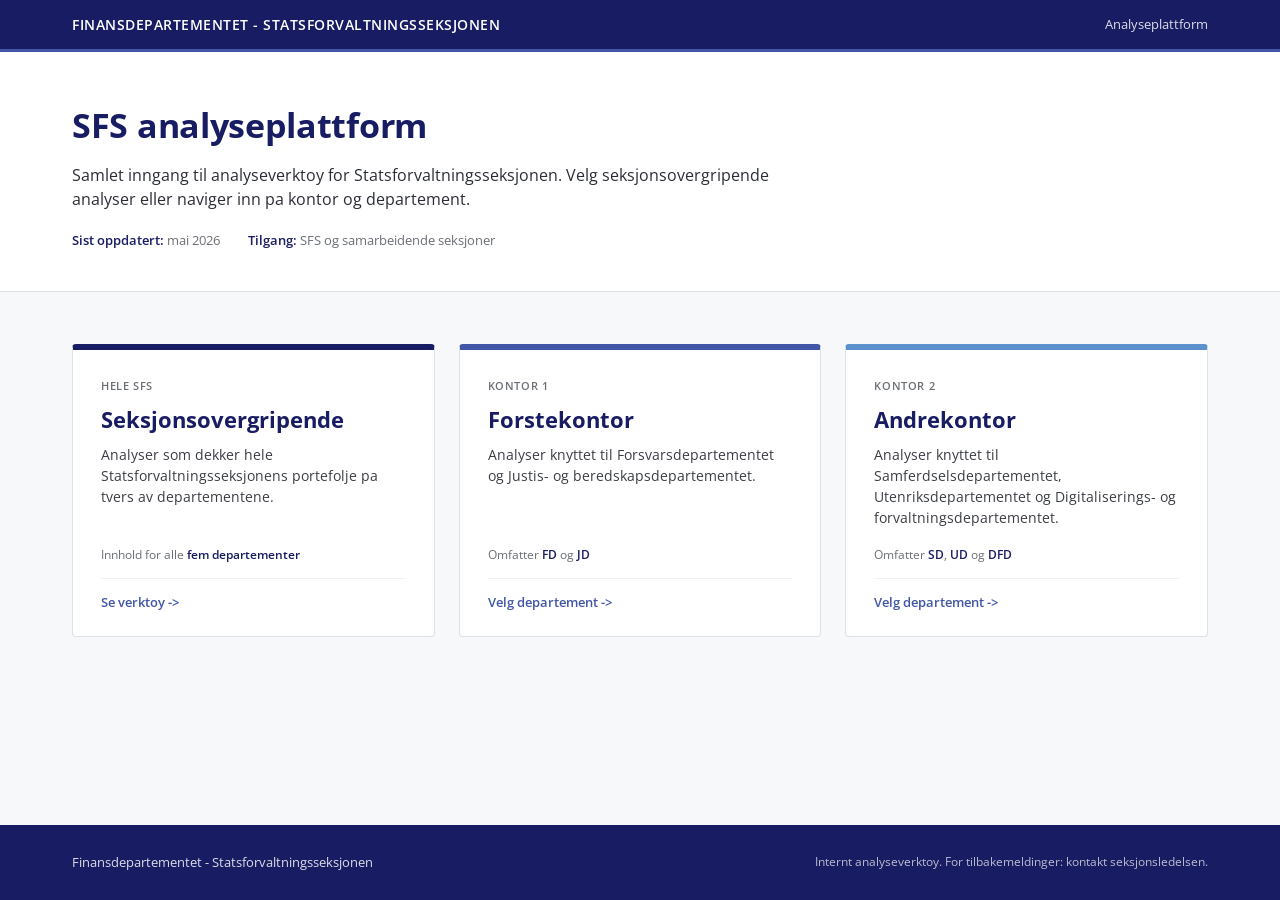
==== index.html @ 5e1f0582 "Add files via upload" ====
<!DOCTYPE html>
<html lang="nb">
<head>
  <meta charset="UTF-8">
  <meta name="viewport" content="width=device-width, initial-scale=1.0">
  <title>SFS analyseplattform</title>
  <link href="https://fonts.googleapis.com/css2?family=Open+Sans:wght@400;600;700&display=swap" rel="stylesheet">
  <link rel="stylesheet" href="styles.css">
</head>
<body>

  <div class="topbar">
    <div class="topbar-inner">
      <div class="topbar-brand"><a href="index.html">Finansdepartementet - Statsforvaltningsseksjonen</a></div>
      <div class="topbar-meta">Analyseplattform</div>
    </div>
  </div>

  <section class="hero">
    <div class="hero-inner">
      <h1>SFS analyseplattform</h1>
      <p class="lead">
        Samlet inngang til analyseverktoy for Statsforvaltningsseksjonen. Velg seksjonsovergripende
        analyser eller naviger inn pa kontor og departement.
      </p>
      <div class="hero-meta">
        <span><strong>Sist oppdatert:</strong> mai 2026</span>
        <span><strong>Tilgang:</strong> SFS og samarbeidende seksjoner</span>
      </div>
    </div>
  </section>

  <main>
    <div class="toplevel-grid">

      <a class="toplevel-card variant-overall" href="seksjonsovergripende.html">
        <div class="card-tag">Hele SFS</div>
        <h2>Seksjonsovergripende</h2>
        <p>
          Analyser som dekker hele Statsforvaltningsseksjonens portefolje pa tvers
          av departementene.
        </p>
        <div class="card-departments">
          Innhold for alle <strong>fem departementer</strong>
        </div>
        <div class="card-cta">Se verktoy -&gt;</div>
      </a>

      <a class="toplevel-card variant-forste" href="forstekontor.html">
        <div class="card-tag">Kontor 1</div>
        <h2>Forstekontor</h2>
        <p>
          Analyser knyttet til Forsvarsdepartementet og Justis- og beredskapsdepartementet.
        </p>
        <div class="card-departments">
          Omfatter <strong>FD</strong> og <strong>JD</strong>
        </div>
        <div class="card-cta">Velg departement -&gt;</div>
      </a>

      <a class="toplevel-card variant-andre" href="andrekontor.html">
        <div class="card-tag">Kontor 2</div>
        <h2>Andrekontor</h2>
        <p>
          Analyser knyttet til Samferdselsdepartementet, Utenriksdepartementet og
          Digitaliserings- og forvaltningsdepartementet.
        </p>
        <div class="card-departments">
          Omfatter <strong>SD</strong>, <strong>UD</strong> og <strong>DFD</strong>
        </div>
        <div class="card-cta">Velg departement -&gt;</div>
      </a>

    </div>
  </main>

  <footer>
    <div class="footer-inner">
      <p>Finansdepartementet - Statsforvaltningsseksjonen</p>
      <p class="footer-meta">Internt analyseverktoy. For tilbakemeldinger: kontakt seksjonsledelsen.</p>
    </div>
  </footer>

</body>
</html>
---- styles.css ----
/* ============================================================
   SFS analyseplattform - felles stilark
   Folger FIN supplerende designprofil
   ============================================================ */

:root {
  --fin-darkblue: #181c62;
  --fin-blue: #4156a6;
  --fin-lightblue: #5b91cc;
  --fin-red: #f15d61;
  --fin-gray: #ededee;
  --fin-gray-dark: #6b6f75;
  --fin-gray-border: #dfe1e6;
  --fin-purple: #97499c;
  --fin-teal-dark: #008286;
  --fin-teal: #60c3ad;
  --fin-yellow: #ffdf4f;
  --fin-bg: #f7f8fa;
  --fin-white: #ffffff;
}

* {
  box-sizing: border-box;
  margin: 0;
  padding: 0;
}

body {
  font-family: 'Open Sans', system-ui, -apple-system, 'Segoe UI', sans-serif;
  background: var(--fin-bg);
  color: #000;
  line-height: 1.5;
  min-height: 100vh;
  display: flex;
  flex-direction: column;
}

a {
  color: var(--fin-blue);
  text-decoration: none;
}

a:hover {
  text-decoration: underline;
}

/* ============================================================
   TOPPLINJE
   ============================================================ */

.topbar {
  background: var(--fin-darkblue);
  color: var(--fin-white);
  padding: 14px 0;
  border-bottom: 3px solid var(--fin-blue);
}

.topbar-inner {
  max-width: 1200px;
  margin: 0 auto;
  padding: 0 32px;
  display: flex;
  align-items: center;
  justify-content: space-between;
}

.topbar-brand {
  font-size: 14px;
  font-weight: 600;
  letter-spacing: 0.5px;
  text-transform: uppercase;
}

.topbar-brand a {
  color: var(--fin-white);
  text-decoration: none;
}

.topbar-brand a:hover {
  text-decoration: underline;
}

.topbar-meta {
  font-size: 13px;
  opacity: 0.85;
}

/* ============================================================
   BRODSMULESTI
   ============================================================ */

.breadcrumb {
  background: var(--fin-white);
  border-bottom: 1px solid var(--fin-gray-border);
  padding: 12px 0;
}

.breadcrumb-inner {
  max-width: 1200px;
  margin: 0 auto;
  padding: 0 32px;
  font-size: 13px;
  color: var(--fin-gray-dark);
}

.breadcrumb a {
  color: var(--fin-blue);
  text-decoration: none;
}

.breadcrumb a:hover {
  text-decoration: underline;
}

.breadcrumb .separator {
  margin: 0 8px;
  color: var(--fin-gray-dark);
}

.breadcrumb .current {
  color: #000;
  font-weight: 600;
}

/* ============================================================
   TILBAKE-KNAPP
   ============================================================ */

.back-link {
  display: inline-flex;
  align-items: center;
  gap: 6px;
  margin-top: 32px;
  padding: 8px 14px;
  background: var(--fin-white);
  border: 1px solid var(--fin-gray-border);
  border-radius: 4px;
  color: var(--fin-blue);
  font-size: 13px;
  font-weight: 600;
  text-decoration: none;
  transition: background 0.15s ease, border-color 0.15s ease;
}

.back-link:hover {
  background: var(--fin-gray);
  border-color: var(--fin-blue);
  text-decoration: none;
}

.back-link::before {
  content: "<-";
  font-weight: 700;
}

.back-link-wrapper {
  max-width: 1200px;
  margin: 0 auto;
  padding: 0 32px;
}

/* ============================================================
   HERO
   ============================================================ */

.hero {
  background: var(--fin-white);
  border-bottom: 1px solid var(--fin-gray-border);
  padding: 48px 0 40px;
}

.hero-inner {
  max-width: 1200px;
  margin: 0 auto;
  padding: 0 32px;
}

.hero-label {
  font-size: 12px;
  font-weight: 600;
  letter-spacing: 0.8px;
  text-transform: uppercase;
  color: var(--fin-blue);
  margin-bottom: 10px;
}

.hero h1 {
  font-size: 34px;
  font-weight: 700;
  color: var(--fin-darkblue);
  margin-bottom: 12px;
  letter-spacing: -0.3px;
}

.hero h1.smaller {
  font-size: 28px;
}

.hero p.lead {
  font-size: 16px;
  color: #2a2d35;
  max-width: 760px;
  margin-bottom: 20px;
}

.hero-meta {
  display: flex;
  gap: 28px;
  font-size: 13px;
  color: var(--fin-gray-dark);
  flex-wrap: wrap;
}

.hero-meta span strong {
  color: var(--fin-darkblue);
  font-weight: 600;
}

/* ============================================================
   MAIN-WRAPPER
   ============================================================ */

main {
  flex-grow: 1;
  max-width: 1200px;
  margin: 0 auto;
  padding: 40px 32px 48px;
  width: 100%;
}

/* ============================================================
   FORSIDEKORT - store, hierarkisk fremtredende
   ============================================================ */

.toplevel-grid {
  display: grid;
  grid-template-columns: repeat(auto-fit, minmax(320px, 1fr));
  gap: 24px;
  margin-top: 12px;
}

.toplevel-card {
  background: var(--fin-white);
  border: 1px solid var(--fin-gray-border);
  border-top: 6px solid var(--fin-darkblue);
  border-radius: 4px;
  padding: 28px 28px 24px;
  text-decoration: none;
  color: inherit;
  display: flex;
  flex-direction: column;
  min-height: 240px;
  transition: transform 0.15s ease, box-shadow 0.15s ease;
}

.toplevel-card:hover {
  transform: translateY(-3px);
  box-shadow: 0 8px 20px rgba(24, 28, 98, 0.10);
  text-decoration: none;
}

.toplevel-card .card-tag {
  font-size: 11px;
  font-weight: 600;
  letter-spacing: 0.6px;
  text-transform: uppercase;
  color: var(--fin-gray-dark);
  margin-bottom: 12px;
}

.toplevel-card h2 {
  font-size: 22px;
  font-weight: 700;
  color: var(--fin-darkblue);
  margin-bottom: 10px;
  line-height: 1.25;
}

.toplevel-card p {
  font-size: 14px;
  color: #3a3d44;
  margin-bottom: 18px;
  flex-grow: 1;
}

.toplevel-card .card-departments {
  font-size: 12px;
  color: var(--fin-gray-dark);
  margin-bottom: 14px;
  padding-bottom: 14px;
  border-bottom: 1px solid #eef0f3;
}

.toplevel-card .card-departments strong {
  color: var(--fin-darkblue);
  font-weight: 600;
}

.toplevel-card .card-cta {
  font-size: 13px;
  font-weight: 600;
  color: var(--fin-blue);
}

.toplevel-card:hover .card-cta {
  color: var(--fin-darkblue);
}

/* Fargevarianter for forsidekort */
.toplevel-card.variant-overall { border-top-color: var(--fin-darkblue); }
.toplevel-card.variant-forste  { border-top-color: var(--fin-blue); }
.toplevel-card.variant-andre   { border-top-color: var(--fin-lightblue); }

/* ============================================================
   MELLOMNIVA-KORT - departementer pa kontorside
   ============================================================ */

.midlevel-grid {
  display: grid;
  grid-template-columns: repeat(auto-fill, minmax(280px, 1fr));
  gap: 20px;
  margin-top: 8px;
}

.midlevel-card {
  background: var(--fin-white);
  border: 1px solid var(--fin-gray-border);
  border-left: 4px solid var(--fin-blue);
  border-radius: 4px;
  padding: 22px 24px;
  text-decoration: none;
  color: inherit;
  display: flex;
  flex-direction: column;
  min-height: 160px;
  transition: transform 0.15s ease, box-shadow 0.15s ease;
}

.midlevel-card:hover {
  transform: translateY(-2px);
  box-shadow: 0 6px 16px rgba(24, 28, 98, 0.08);
  text-decoration: none;
}

.midlevel-card .card-tag {
  font-size: 11px;
  font-weight: 600;
  letter-spacing: 0.6px;
  text-transform: uppercase;
  color: var(--fin-blue);
  margin-bottom: 10px;
}

.midlevel-card h3 {
  font-size: 18px;
  font-weight: 600;
  color: var(--fin-darkblue);
  margin-bottom: 6px;
  line-height: 1.3;
}

.midlevel-card .subtitle {
  font-size: 13px;
  color: var(--fin-gray-dark);
  margin-bottom: 12px;
}

.midlevel-card .card-meta {
  font-size: 12px;
  color: var(--fin-gray-dark);
  margin-top: auto;
  padding-top: 12px;
  border-top: 1px solid #eef0f3;
  display: flex;
  justify-content: space-between;
  align-items: center;
}

.midlevel-card .card-cta {
  color: var(--fin-blue);
  font-weight: 600;
}

.midlevel-card:hover .card-cta {
  color: var(--fin-darkblue);
}

/* ============================================================
   VERKTOYRADER - kompakt liste pa departementsside
   ============================================================ */

.tool-list {
  display: flex;
  flex-direction: column;
  gap: 12px;
  margin-top: 8px;
}

.tool-row {
  background: var(--fin-white);
  border: 1px solid var(--fin-gray-border);
  border-left: 4px solid var(--fin-blue);
  border-radius: 4px;
  padding: 18px 22px;
  text-decoration: none;
  color: inherit;
  display: grid;
  grid-template-columns: 1fr auto;
  gap: 16px;
  align-items: center;
  transition: transform 0.15s ease, box-shadow 0.15s ease, border-left-color 0.15s ease;
}

.tool-row:hover {
  transform: translateX(2px);
  box-shadow: 0 4px 12px rgba(24, 28, 98, 0.06);
  border-left-color: var(--fin-darkblue);
  text-decoration: none;
}

.tool-row-main h3 {
  font-size: 16px;
  font-weight: 600;
  color: var(--fin-darkblue);
  margin-bottom: 4px;
}

.tool-row-main p {
  font-size: 13px;
  color: #3a3d44;
  margin-bottom: 6px;
}

.tool-row-meta {
  font-size: 11px;
  color: var(--fin-gray-dark);
  display: flex;
  gap: 16px;
  flex-wrap: wrap;
}

.tool-row-meta .tag {
  background: var(--fin-gray);
  padding: 2px 8px;
  border-radius: 3px;
  font-weight: 600;
  letter-spacing: 0.3px;
  color: var(--fin-darkblue);
}

.tool-row-cta {
  color: var(--fin-blue);
  font-weight: 600;
  font-size: 13px;
  white-space: nowrap;
}

.tool-row:hover .tool-row-cta {
  color: var(--fin-darkblue);
}

/* ============================================================
   PLASSHOLDER (kommer snart)
   ============================================================ */

.placeholder-card {
  background: var(--fin-gray);
  border: 1px dashed #c4c7cc;
  border-left: 4px solid #c4c7cc;
  border-radius: 4px;
  padding: 22px 24px;
  min-height: 160px;
  display: flex;
  flex-direction: column;
  justify-content: center;
}

.placeholder-card .card-tag {
  font-size: 11px;
  font-weight: 600;
  letter-spacing: 0.6px;
  text-transform: uppercase;
  color: var(--fin-gray-dark);
  margin-bottom: 8px;
}

.placeholder-card h3 {
  font-size: 16px;
  color: var(--fin-gray-dark);
  font-weight: 600;
  margin-bottom: 4px;
}

.placeholder-card p {
  font-size: 13px;
  color: var(--fin-gray-dark);
}

.placeholder-row {
  background: var(--fin-gray);
  border: 1px dashed #c4c7cc;
  border-left: 4px solid #c4c7cc;
  border-radius: 4px;
  padding: 18px 22px;
  font-size: 13px;
  color: var(--fin-gray-dark);
}

.placeholder-row strong {
  color: var(--fin-darkblue);
}

/* ============================================================
   SEKSJONSOVERSKRIFT pa underside
   ============================================================ */

.section-block {
  margin-bottom: 40px;
}

.section-block:last-child {
  margin-bottom: 0;
}

.section-block h2 {
  font-size: 18px;
  font-weight: 700;
  color: var(--fin-darkblue);
  margin-bottom: 8px;
  padding-bottom: 10px;
  border-bottom: 2px solid var(--fin-darkblue);
}

.section-block .section-intro {
  font-size: 13px;
  color: var(--fin-gray-dark);
  margin: 8px 0 18px;
  max-width: 720px;
}

/* ============================================================
   FOOTER
   ============================================================ */

footer {
  background: var(--fin-darkblue);
  color: var(--fin-white);
  padding: 28px 0;
  margin-top: 48px;
}

.footer-inner {
  max-width: 1200px;
  margin: 0 auto;
  padding: 0 32px;
  display: flex;
  justify-content: space-between;
  align-items: center;
  flex-wrap: wrap;
  gap: 16px;
}

.footer-inner p {
  font-size: 13px;
  opacity: 0.85;
}

.footer-inner .footer-meta {
  font-size: 12px;
  opacity: 0.7;
}

/* ============================================================
   RESPONSIV
   ============================================================ */

@media (max-width: 720px) {
  .hero h1 { font-size: 26px; }
  .hero h1.smaller { font-size: 22px; }
  .hero { padding: 32px 0 28px; }
  main { padding: 28px 24px 36px; }
  .topbar-inner, .hero-inner, .footer-inner,
  .breadcrumb-inner, .back-link-wrapper { padding-left: 24px; padding-right: 24px; }
  .toplevel-grid, .midlevel-grid { grid-template-columns: 1fr; }
  .tool-row { grid-template-columns: 1fr; }
  .tool-row-cta { justify-self: start; }
  .hero-meta { gap: 12px; }
}
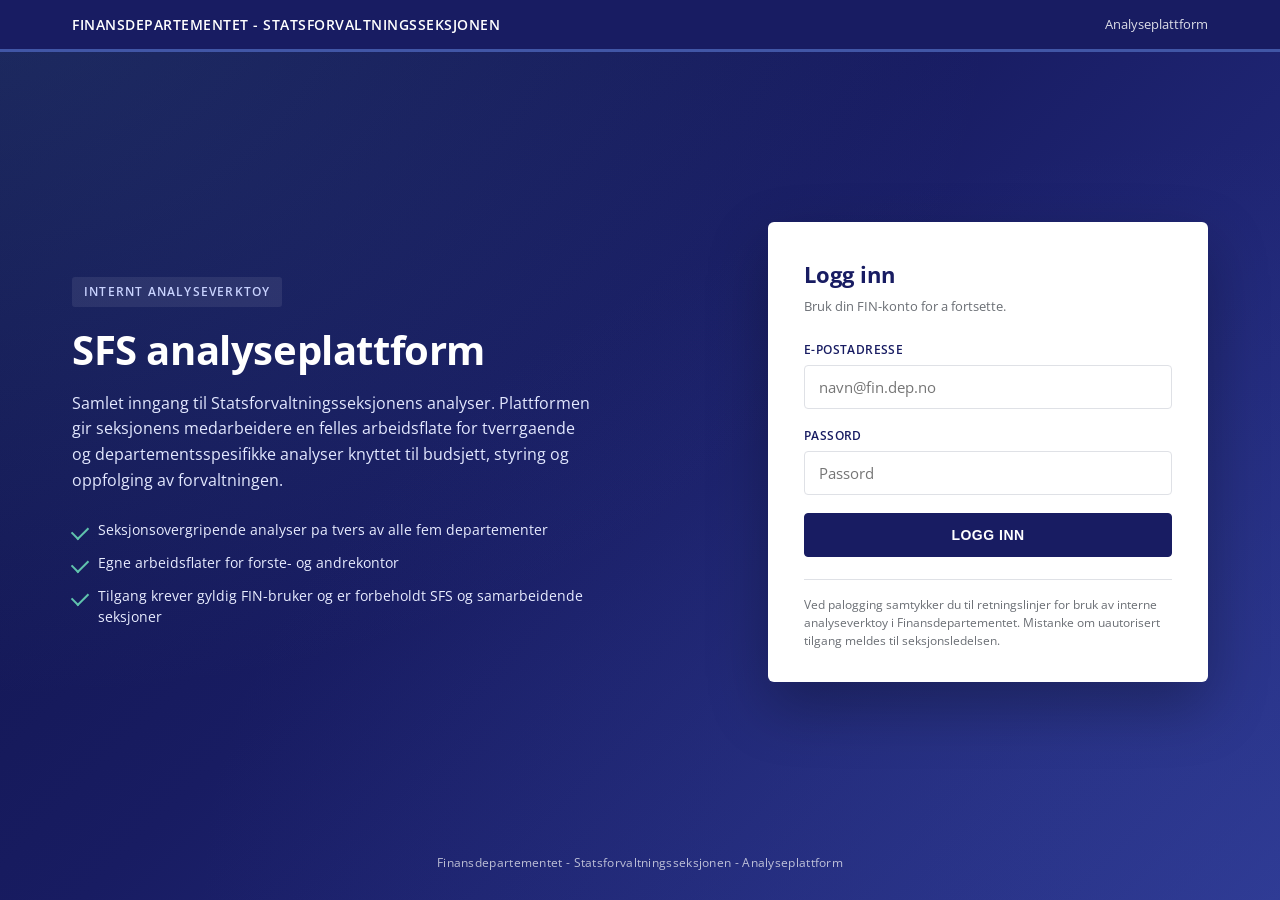
==== commit db83d10f: "Add login page with credential gate for portal access" ====
--- a/index.html
+++ b/index.html
@@ -3,83 +3,126 @@
 <head>
   <meta charset="UTF-8">
   <meta name="viewport" content="width=device-width, initial-scale=1.0">
-  <title>SFS analyseplattform</title>
+  <title>Logg inn - SFS analyseplattform</title>
   <link href="https://fonts.googleapis.com/css2?family=Open+Sans:wght@400;600;700&display=swap" rel="stylesheet">
   <link rel="stylesheet" href="styles.css">
 </head>
-<body>
+<body class="login-page">
 
   <div class="topbar">
     <div class="topbar-inner">
-      <div class="topbar-brand"><a href="index.html">Finansdepartementet - Statsforvaltningsseksjonen</a></div>
+      <div class="topbar-brand">Finansdepartementet - Statsforvaltningsseksjonen</div>
       <div class="topbar-meta">Analyseplattform</div>
     </div>
   </div>
 
-  <section class="hero">
-    <div class="hero-inner">
+  <div class="login-shell">
+
+    <div class="login-intro">
+      <span class="login-eyebrow">Internt analyseverktoy</span>
       <h1>SFS analyseplattform</h1>
       <p class="lead">
-        Samlet inngang til analyseverktoy for Statsforvaltningsseksjonen. Velg seksjonsovergripende
-        analyser eller naviger inn pa kontor og departement.
+        Samlet inngang til Statsforvaltningsseksjonens analyser. Plattformen gir
+        seksjonens medarbeidere en felles arbeidsflate for tverrgaende og
+        departementsspesifikke analyser knyttet til budsjett, styring og
+        oppfolging av forvaltningen.
       </p>
-      <div class="hero-meta">
-        <span><strong>Sist oppdatert:</strong> mai 2026</span>
-        <span><strong>Tilgang:</strong> SFS og samarbeidende seksjoner</span>
+      <ul class="login-features">
+        <li>Seksjonsovergripende analyser pa tvers av alle fem departementer</li>
+        <li>Egne arbeidsflater for forste- og andrekontor</li>
+        <li>Tilgang krever gyldig FIN-bruker og er forbeholdt SFS og samarbeidende seksjoner</li>
+      </ul>
+    </div>
+
+    <form class="login-card" id="loginForm" autocomplete="off" novalidate>
+      <h2>Logg inn</h2>
+      <p class="login-sub">Bruk din FIN-konto for a fortsette.</p>
+
+      <div class="login-error" id="loginError" hidden>
+        Feil brukernavn eller passord. Forsok pa nytt.
       </div>
-    </div>
-  </section>
 
-  <main>
-    <div class="toplevel-grid">
+      <div class="login-form">
+        <label for="email">E-postadresse</label>
+        <input
+          type="email"
+          id="email"
+          name="email"
+          placeholder="navn@fin.dep.no"
+          autocomplete="username"
+          required
+        >
 
-      <a class="toplevel-card variant-overall" href="seksjonsovergripende.html">
-        <div class="card-tag">Hele SFS</div>
-        <h2>Seksjonsovergripende</h2>
-        <p>
-          Analyser som dekker hele Statsforvaltningsseksjonens portefolje pa tvers
-          av departementene.
-        </p>
-        <div class="card-departments">
-          Innhold for alle <strong>fem departementer</strong>
-        </div>
-        <div class="card-cta">Se verktoy -&gt;</div>
-      </a>
+        <label for="password">Passord</label>
+        <input
+          type="password"
+          id="password"
+          name="password"
+          placeholder="Passord"
+          autocomplete="current-password"
+          required
+        >
 
-      <a class="toplevel-card variant-forste" href="forstekontor.html">
-        <div class="card-tag">Kontor 1</div>
-        <h2>Forstekontor</h2>
-        <p>
-          Analyser knyttet til Forsvarsdepartementet og Justis- og beredskapsdepartementet.
-        </p>
-        <div class="card-departments">
-          Omfatter <strong>FD</strong> og <strong>JD</strong>
-        </div>
-        <div class="card-cta">Velg departement -&gt;</div>
-      </a>
+        <button type="submit">Logg inn</button>
+      </div>
 
-      <a class="toplevel-card variant-andre" href="andrekontor.html">
-        <div class="card-tag">Kontor 2</div>
-        <h2>Andrekontor</h2>
-        <p>
-          Analyser knyttet til Samferdselsdepartementet, Utenriksdepartementet og
-          Digitaliserings- og forvaltningsdepartementet.
-        </p>
-        <div class="card-departments">
-          Omfatter <strong>SD</strong>, <strong>UD</strong> og <strong>DFD</strong>
-        </div>
-        <div class="card-cta">Velg departement -&gt;</div>
-      </a>
+      <div class="login-meta">
+        Ved palogging samtykker du til retningslinjer for bruk av interne
+        analyseverktoy i Finansdepartementet. Mistanke om uautorisert tilgang
+        meldes til seksjonsledelsen.
+      </div>
+    </form>
 
-    </div>
-  </main>
+  </div>
 
-  <footer>
-    <div class="footer-inner">
-      <p>Finansdepartementet - Statsforvaltningsseksjonen</p>
-      <p class="footer-meta">Internt analyseverktoy. For tilbakemeldinger: kontakt seksjonsledelsen.</p>
-    </div>
-  </footer>
+  <div class="login-footer">
+    Finansdepartementet - Statsforvaltningsseksjonen - Analyseplattform
+  </div>
+
+  <script>
+    (function () {
+      var VALID_USER = 'test@fin.dep.no';
+      var VALID_PASS = 'test123';
+
+      var form = document.getElementById('loginForm');
+      var errorBox = document.getElementById('loginError');
+      var emailInput = document.getElementById('email');
+      var passwordInput = document.getElementById('password');
+
+      function getNextTarget() {
+        try {
+          var params = new URLSearchParams(location.search);
+          var next = params.get('next');
+          if (next && /^[a-z0-9_\-]+\.html$/i.test(next) && next.toLowerCase() !== 'index.html') {
+            return next;
+          }
+        } catch (e) {}
+        return 'portal.html';
+      }
+
+      form.addEventListener('submit', function (event) {
+        event.preventDefault();
+        var email = (emailInput.value || '').trim().toLowerCase();
+        var password = passwordInput.value || '';
+
+        if (email === VALID_USER && password === VALID_PASS) {
+          try { sessionStorage.setItem('sfs-auth', '1'); } catch (e) {}
+          errorBox.hidden = true;
+          location.replace(getNextTarget());
+        } else {
+          errorBox.hidden = false;
+          passwordInput.value = '';
+          passwordInput.focus();
+        }
+      });
+
+      try {
+        if (sessionStorage.getItem('sfs-auth') === '1') {
+          location.replace(getNextTarget());
+        }
+      } catch (e) {}
+    })();
+  </script>
 
 </body>
 </html>
--- a/styles.css
+++ b/styles.css
@@ -83,6 +83,225 @@
 .topbar-meta {
   font-size: 13px;
   opacity: 0.85;
+  display: flex;
+  align-items: center;
+  gap: 16px;
+}
+
+.topbar-logout {
+  color: var(--fin-white);
+  font-size: 12px;
+  font-weight: 600;
+  letter-spacing: 0.4px;
+  text-transform: uppercase;
+  padding: 5px 12px;
+  border: 1px solid rgba(255, 255, 255, 0.4);
+  border-radius: 3px;
+  text-decoration: none;
+  transition: background 0.15s ease, border-color 0.15s ease;
+}
+
+.topbar-logout:hover {
+  background: rgba(255, 255, 255, 0.12);
+  border-color: var(--fin-white);
+  text-decoration: none;
+  color: var(--fin-white);
+}
+
+/* ============================================================
+   LOGIN
+   ============================================================ */
+
+.login-page {
+  min-height: 100vh;
+  display: flex;
+  flex-direction: column;
+  background:
+    radial-gradient(ellipse at top left, rgba(91, 145, 204, 0.18), transparent 55%),
+    radial-gradient(ellipse at bottom right, rgba(65, 86, 166, 0.22), transparent 60%),
+    linear-gradient(135deg, #0f1347 0%, #181c62 45%, #2a3490 100%);
+  color: var(--fin-white);
+}
+
+.login-shell {
+  flex-grow: 1;
+  display: grid;
+  grid-template-columns: 1.05fr 1fr;
+  max-width: 1200px;
+  width: 100%;
+  margin: 0 auto;
+  padding: 56px 32px 40px;
+  gap: 56px;
+  align-items: center;
+}
+
+.login-intro h1 {
+  font-size: 40px;
+  font-weight: 700;
+  letter-spacing: -0.4px;
+  line-height: 1.15;
+  margin-bottom: 18px;
+}
+
+.login-intro .login-eyebrow {
+  display: inline-block;
+  font-size: 12px;
+  font-weight: 600;
+  letter-spacing: 1.2px;
+  text-transform: uppercase;
+  color: #c9d3ff;
+  background: rgba(255, 255, 255, 0.08);
+  padding: 6px 12px;
+  border-radius: 3px;
+  margin-bottom: 20px;
+}
+
+.login-intro p.lead {
+  font-size: 16px;
+  line-height: 1.6;
+  color: #e3e8ff;
+  margin-bottom: 26px;
+  max-width: 520px;
+}
+
+.login-features {
+  list-style: none;
+  display: grid;
+  gap: 12px;
+  max-width: 520px;
+}
+
+.login-features li {
+  font-size: 14px;
+  color: #e8ecff;
+  padding-left: 26px;
+  position: relative;
+  line-height: 1.5;
+}
+
+.login-features li::before {
+  content: "";
+  position: absolute;
+  left: 0;
+  top: 7px;
+  width: 14px;
+  height: 8px;
+  border-left: 2px solid var(--fin-teal);
+  border-bottom: 2px solid var(--fin-teal);
+  transform: rotate(-45deg);
+}
+
+.login-card {
+  background: var(--fin-white);
+  color: #000;
+  border-radius: 6px;
+  padding: 36px 36px 32px;
+  box-shadow: 0 24px 60px rgba(0, 0, 0, 0.28);
+  max-width: 440px;
+  width: 100%;
+  justify-self: end;
+}
+
+.login-card h2 {
+  font-size: 22px;
+  font-weight: 700;
+  color: var(--fin-darkblue);
+  margin-bottom: 6px;
+}
+
+.login-card .login-sub {
+  font-size: 13px;
+  color: var(--fin-gray-dark);
+  margin-bottom: 24px;
+}
+
+.login-form label {
+  display: block;
+  font-size: 12px;
+  font-weight: 600;
+  letter-spacing: 0.4px;
+  text-transform: uppercase;
+  color: var(--fin-darkblue);
+  margin-bottom: 6px;
+}
+
+.login-form input {
+  width: 100%;
+  padding: 11px 14px;
+  font-size: 15px;
+  font-family: inherit;
+  border: 1px solid var(--fin-gray-border);
+  border-radius: 4px;
+  background: var(--fin-white);
+  color: #000;
+  margin-bottom: 18px;
+  transition: border-color 0.15s ease, box-shadow 0.15s ease;
+}
+
+.login-form input:focus {
+  outline: none;
+  border-color: var(--fin-blue);
+  box-shadow: 0 0 0 3px rgba(65, 86, 166, 0.18);
+}
+
+.login-form button {
+  width: 100%;
+  padding: 13px 16px;
+  font-size: 14px;
+  font-weight: 700;
+  letter-spacing: 0.5px;
+  text-transform: uppercase;
+  background: var(--fin-darkblue);
+  color: var(--fin-white);
+  border: 1px solid var(--fin-darkblue);
+  border-radius: 4px;
+  cursor: pointer;
+  transition: background 0.15s ease, border-color 0.15s ease;
+}
+
+.login-form button:hover {
+  background: var(--fin-blue);
+  border-color: var(--fin-blue);
+}
+
+.login-error {
+  background: #fdecec;
+  border: 1px solid #f3c2c4;
+  border-left: 4px solid var(--fin-red);
+  color: #7a1f22;
+  padding: 10px 14px;
+  font-size: 13px;
+  border-radius: 3px;
+  margin-bottom: 18px;
+}
+
+.login-error[hidden] { display: none; }
+
+.login-meta {
+  border-top: 1px solid var(--fin-gray-border);
+  margin-top: 22px;
+  padding-top: 16px;
+  font-size: 12px;
+  color: var(--fin-gray-dark);
+  line-height: 1.5;
+}
+
+.login-footer {
+  text-align: center;
+  padding: 18px 32px 28px;
+  font-size: 12px;
+  color: rgba(255, 255, 255, 0.7);
+  letter-spacing: 0.3px;
+}
+
+@media (max-width: 880px) {
+  .login-shell {
+    grid-template-columns: 1fr;
+    padding: 40px 24px;
+    gap: 32px;
+  }
+  .login-card { justify-self: stretch; max-width: none; }
+  .login-intro h1 { font-size: 30px; }
 }
 
 /* ============================================================
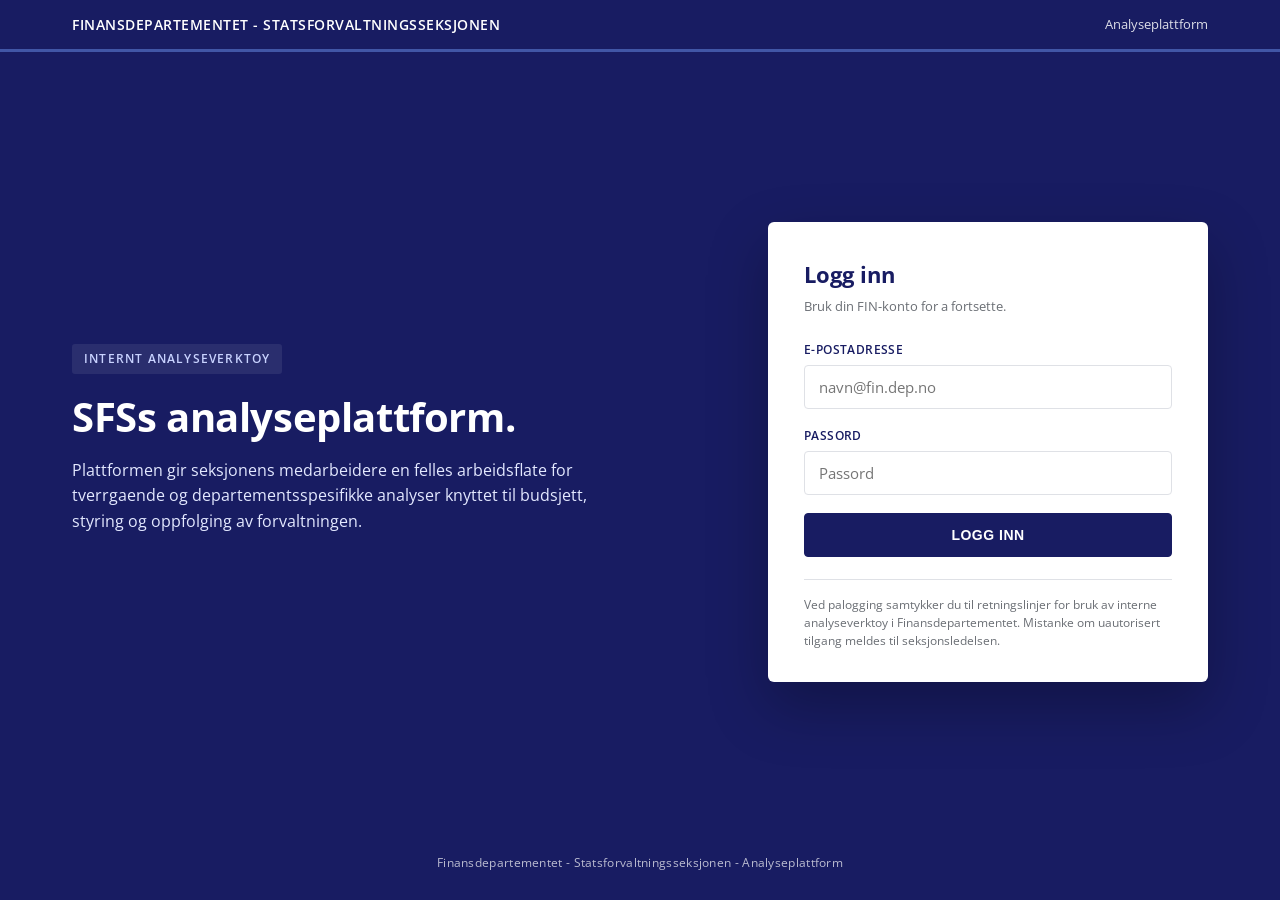
==== commit 20b8340e: "Simplify login intro text and align background with portal blue" ====
--- a/index.html
+++ b/index.html
@@ -20,18 +20,12 @@
 
     <div class="login-intro">
       <span class="login-eyebrow">Internt analyseverktoy</span>
-      <h1>SFS analyseplattform</h1>
+      <h1>SFSs analyseplattform.</h1>
       <p class="lead">
-        Samlet inngang til Statsforvaltningsseksjonens analyser. Plattformen gir
-        seksjonens medarbeidere en felles arbeidsflate for tverrgaende og
-        departementsspesifikke analyser knyttet til budsjett, styring og
-        oppfolging av forvaltningen.
+        Plattformen gir seksjonens medarbeidere en felles arbeidsflate for
+        tverrgaende og departementsspesifikke analyser knyttet til budsjett,
+        styring og oppfolging av forvaltningen.
       </p>
-      <ul class="login-features">
-        <li>Seksjonsovergripende analyser pa tvers av alle fem departementer</li>
-        <li>Egne arbeidsflater for forste- og andrekontor</li>
-        <li>Tilgang krever gyldig FIN-bruker og er forbeholdt SFS og samarbeidende seksjoner</li>
-      </ul>
     </div>
 
     <form class="login-card" id="loginForm" autocomplete="off" novalidate>
--- a/styles.css
+++ b/styles.css
@@ -116,10 +116,7 @@
   min-height: 100vh;
   display: flex;
   flex-direction: column;
-  background:
-    radial-gradient(ellipse at top left, rgba(91, 145, 204, 0.18), transparent 55%),
-    radial-gradient(ellipse at bottom right, rgba(65, 86, 166, 0.22), transparent 60%),
-    linear-gradient(135deg, #0f1347 0%, #181c62 45%, #2a3490 100%);
+  background: var(--fin-darkblue);
   color: var(--fin-white);
 }
 
@@ -162,33 +159,6 @@
   color: #e3e8ff;
   margin-bottom: 26px;
   max-width: 520px;
-}
-
-.login-features {
-  list-style: none;
-  display: grid;
-  gap: 12px;
-  max-width: 520px;
-}
-
-.login-features li {
-  font-size: 14px;
-  color: #e8ecff;
-  padding-left: 26px;
-  position: relative;
-  line-height: 1.5;
-}
-
-.login-features li::before {
-  content: "";
-  position: absolute;
-  left: 0;
-  top: 7px;
-  width: 14px;
-  height: 8px;
-  border-left: 2px solid var(--fin-teal);
-  border-bottom: 2px solid var(--fin-teal);
-  transform: rotate(-45deg);
 }
 
 .login-card {
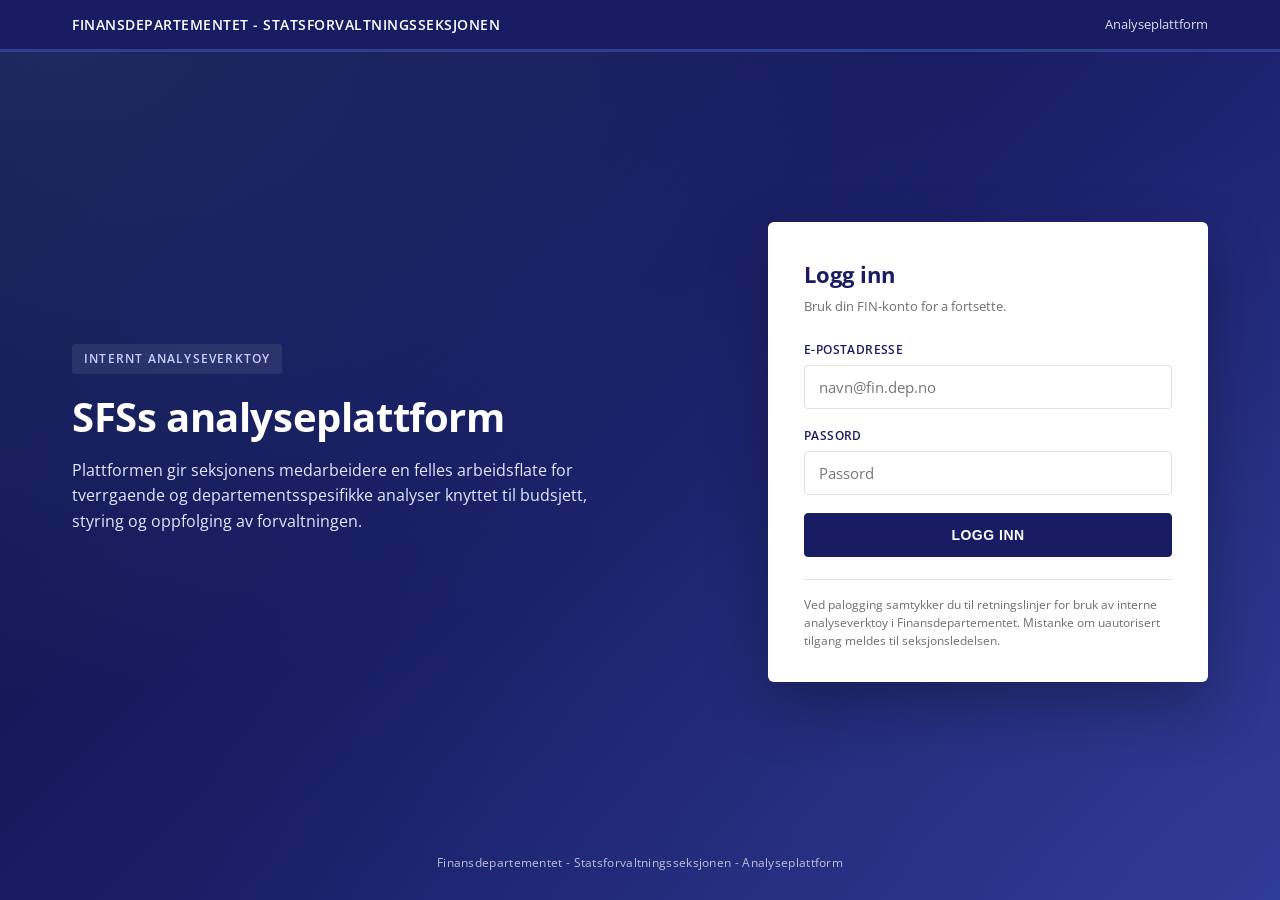
==== commit 9988154e: "Oppdater forsidetext og mork blafargen - Endre tittel til "SFSs analyseplattform" - Fjern innledning" ====
--- a/index.html
+++ b/index.html
@@ -20,11 +20,11 @@
 
     <div class="login-intro">
       <span class="login-eyebrow">Internt analyseverktoy</span>
-      <h1>SFSs analyseplattform.</h1>
+      <h1>SFSs analyseplattform</h1>
       <p class="lead">
-        Plattformen gir seksjonens medarbeidere en felles arbeidsflate for
-        tverrgaende og departementsspesifikke analyser knyttet til budsjett,
-        styring og oppfolging av forvaltningen.
+        Plattformen gir seksjonens medarbeidere en felles arbeidsflate for tverrgaende og
+        departementsspesifikke analyser knyttet til budsjett, styring og
+        oppfolging av forvaltningen.
       </p>
     </div>
 
--- a/styles.css
+++ b/styles.css
@@ -5,7 +5,7 @@
 
 :root {
   --fin-darkblue: #181c62;
-  --fin-blue: #4156a6;
+  --fin-blue: #2d4090;
   --fin-lightblue: #5b91cc;
   --fin-red: #f15d61;
   --fin-gray: #ededee;
@@ -116,7 +116,10 @@
   min-height: 100vh;
   display: flex;
   flex-direction: column;
-  background: var(--fin-darkblue);
+  background:
+    radial-gradient(ellipse at top left, rgba(91, 145, 204, 0.18), transparent 55%),
+    radial-gradient(ellipse at bottom right, rgba(65, 86, 166, 0.22), transparent 60%),
+    linear-gradient(135deg, #0f1347 0%, #181c62 45%, #2a3490 100%);
   color: var(--fin-white);
 }
 
@@ -159,6 +162,33 @@
   color: #e3e8ff;
   margin-bottom: 26px;
   max-width: 520px;
+}
+
+.login-features {
+  list-style: none;
+  display: grid;
+  gap: 12px;
+  max-width: 520px;
+}
+
+.login-features li {
+  font-size: 14px;
+  color: #e8ecff;
+  padding-left: 26px;
+  position: relative;
+  line-height: 1.5;
+}
+
+.login-features li::before {
+  content: "";
+  position: absolute;
+  left: 0;
+  top: 7px;
+  width: 14px;
+  height: 8px;
+  border-left: 2px solid var(--fin-teal);
+  border-bottom: 2px solid var(--fin-teal);
+  transform: rotate(-45deg);
 }
 
 .login-card {
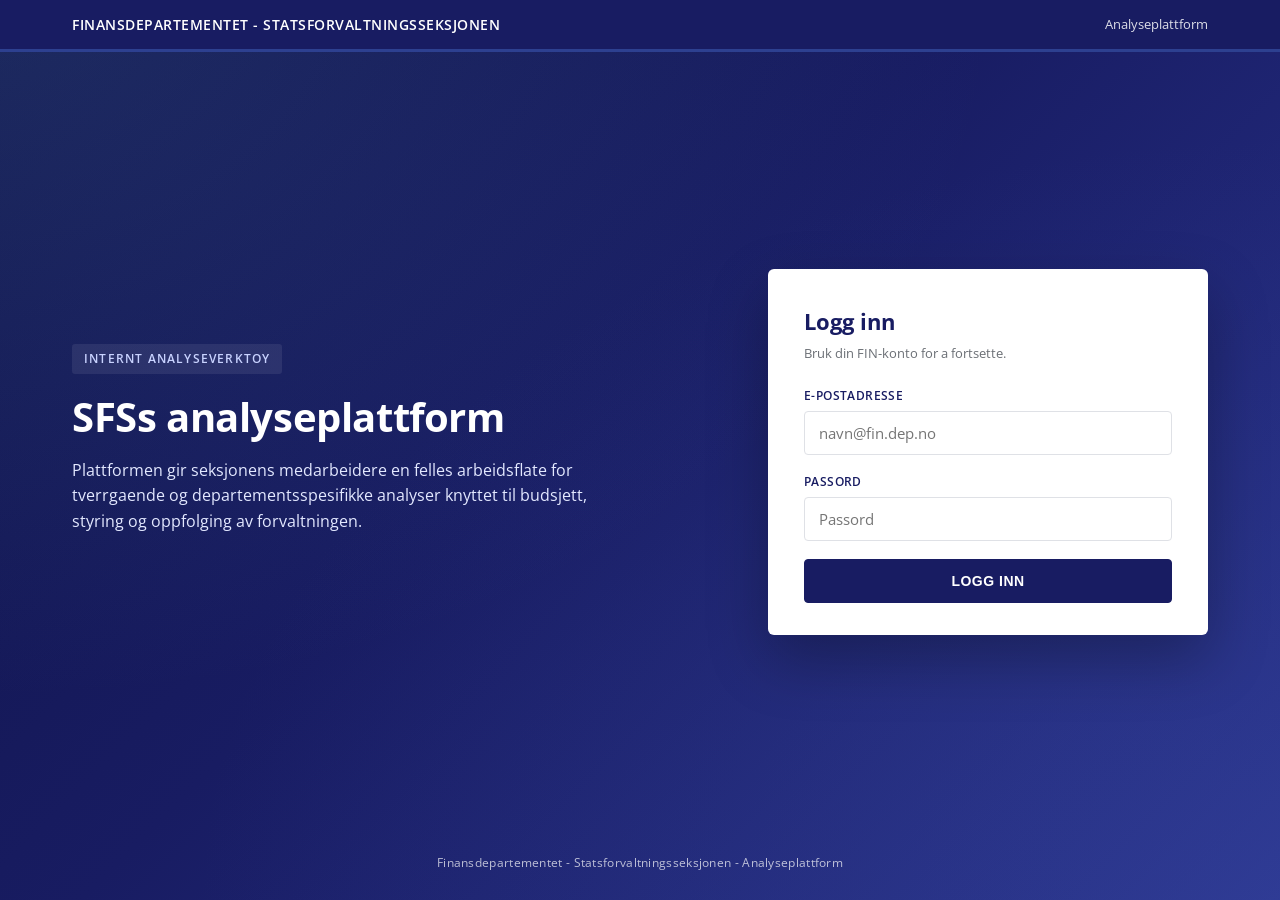
==== commit bffd3f2f: "Fjern login-meta-tekst fra innloggingskort" ====
--- a/index.html
+++ b/index.html
@@ -59,12 +59,6 @@
 
         <button type="submit">Logg inn</button>
       </div>
-
-      <div class="login-meta">
-        Ved palogging samtykker du til retningslinjer for bruk av interne
-        analyseverktoy i Finansdepartementet. Mistanke om uautorisert tilgang
-        meldes til seksjonsledelsen.
-      </div>
     </form>
 
   </div>
